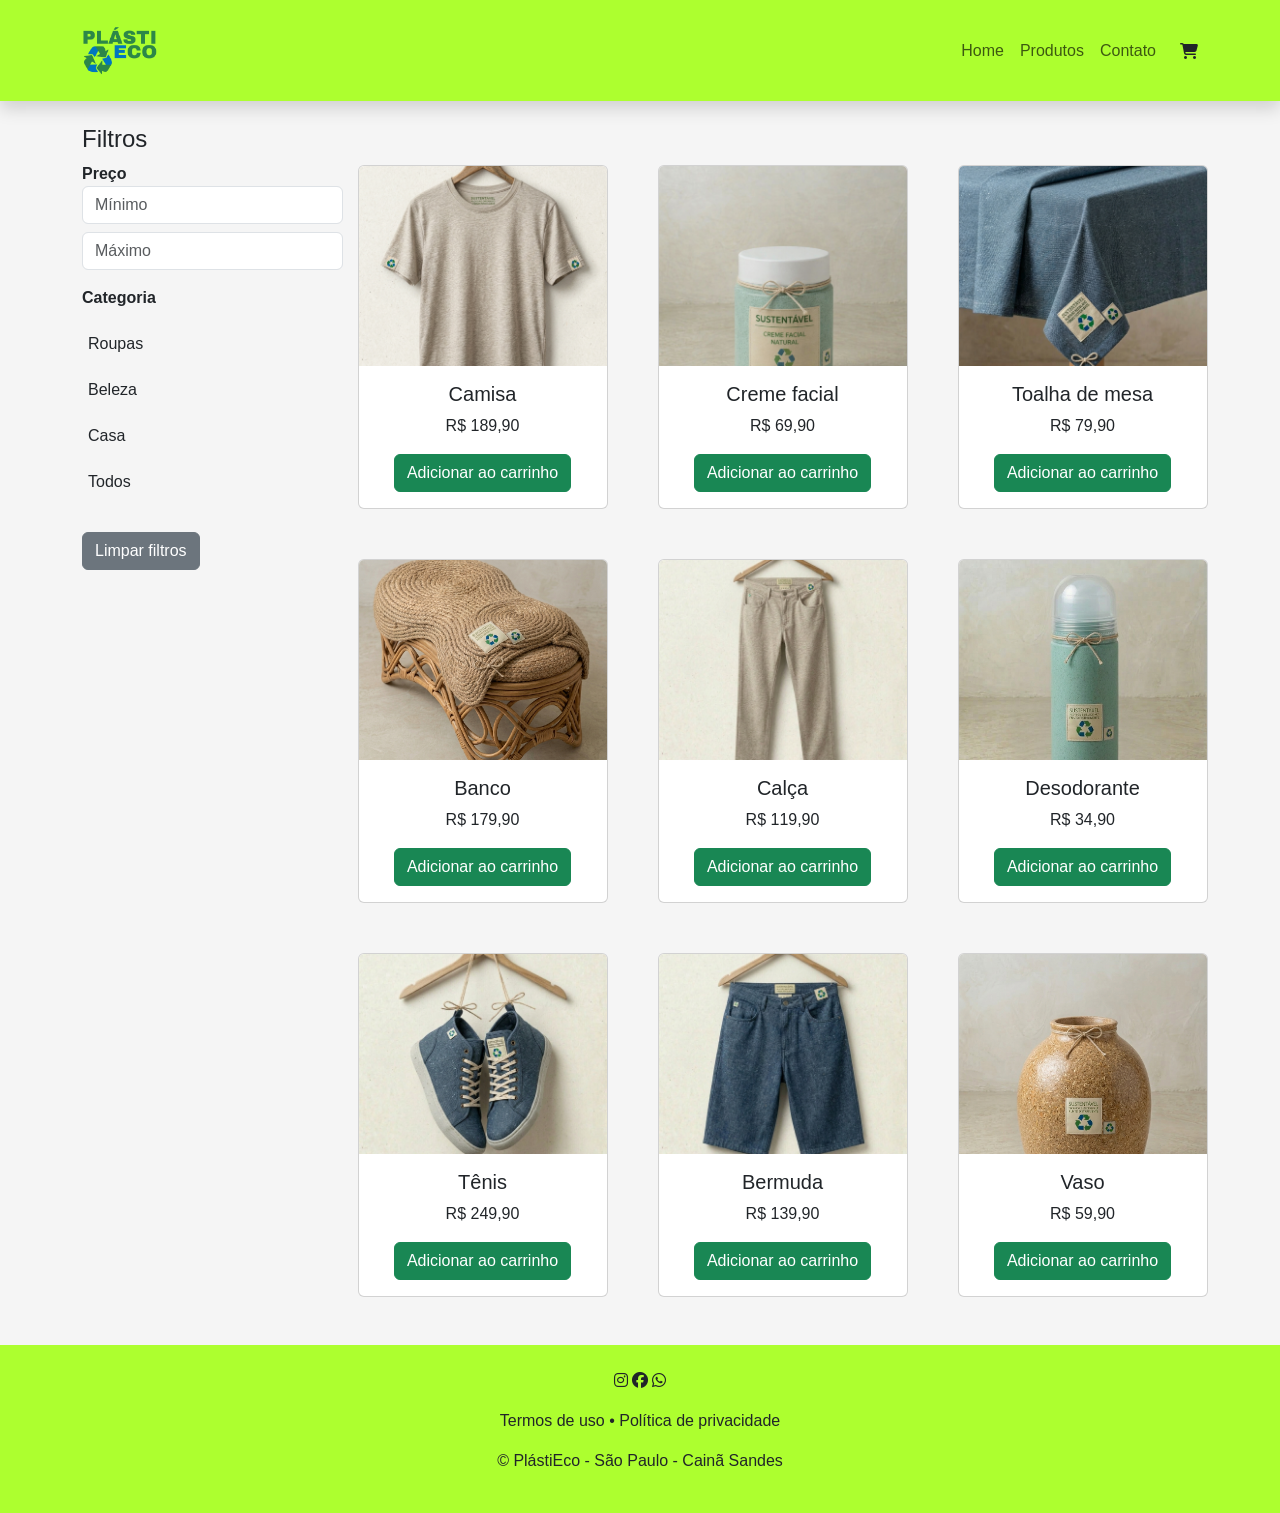
==== src/pages/categorias.html @ b07acc67 "Add files via upload" ====
<!DOCTYPE html>
<html lang="pt-br">
<head>
    <meta charset="UTF-8">
    <title>CP4 - FED</title>
    <link rel="stylesheet" href="https://cdn.jsdelivr.net/npm/bootstrap@5.3.2/dist/css/bootstrap.min.css">
    <link rel="stylesheet" href="https://cdnjs.cloudflare.com/ajax/libs/font-awesome/6.5.0/css/all.min.css">
    <link rel="stylesheet" href="../css/style.css">
    <link rel="icon" href="../assets/img/plastieco.png" type="image/png">
</head>
<body>
    <header>
        <nav class="navbar navbar-expand-lg navbar-light bg-light shadow">
            <div class="container">
                <a class="navbar-brand" href="../../index.html"><img src="../assets/img/plastieco.png" alt="Logo PlástiEco" width="75px" height="75px"></a>

                <button class="navbar-toggler" data-bs-toggle="collapse" data-bs-target="#menu">
                    <span class="navbar-toggler-icon"></span>
                </button>

                <div class="collapse navbar-collapse" id="menu">
                    <ul class="navbar-nav ms-auto">
                        <li class="nav-item">
                            <a class="nav-link" href="../../index.html">Home</a>
                        </li>
                        <li class="nav-item">
                            <a class="nav-link" href="categorias.html?categoria=todos">Produtos</a>
                        </li>
                        <li class="nav-item">
                            <a class="nav-link" href="contato.html">Contato</a>
                        </li>
                    </ul>

                    <i class="fa-solid fa-cart-shopping ms-3"></i>
                </div>
            </div>
        </nav>
    </header>

    <div class="container mt-4">
        <div class="row">
            <aside class="col-md-3">

            <h4>Filtros</h4>

            <p><label><strong>Preço</strong></label>
            <input type="number" id="precoMin" placeholder="Mínimo" class="form-control mb-2">
            <input type="number" id="precoMax" placeholder="Máximo" class="form-control"></p>

            <p><label><strong>Categoria</strong></label>

            <ul id="filtroCategoria">
                <li data-categoria="roupas">Roupas</li>
                <li data-categoria="beleza">Beleza</li>
                <li data-categoria="casa">Casa</li>
                <li data-categoria="todos">Todos</li>
            </ul></p>

            <button id="limparFiltros" class="btn btn-secondary mt-3">Limpar filtros</button>

            </aside>

            <main class="col-md-9">
                <section class="produtos">
                    <div class="card prod1" data-categoria="roupas" data-preco="189.90">
                        <img src="../assets/img/camisa.png" class="card-img-top">
                        <div class="card-body">
                            <h5 class="card-title">Camisa</h5>
                            <p>R$ 189,90</p>
                            <a href="camisa.html" class="btn btn-success">Adicionar ao carrinho</a>
                        </div>
                    </div>


                    <div class="card prod2" data-categoria="beleza" data-preco="69.90">
                        <img src="../assets/img/creme.png" class="card-img-top">
                        <div class="card-body">
                            <h5 class="card-title">Creme facial</h5>
                            <p>R$ 69,90</p>
                            <a href="creme.html" class="btn btn-success">Adicionar ao carrinho</a>
                        </div>
                    </div>


                    <div class="card prod3" data-categoria="casa" data-preco="79.90">
                        <img src="../assets/img/toalha.png" class="card-img-top">
                        <div class="card-body">
                            <h5 class="card-title">Toalha de mesa</h5>
                            <p>R$ 79,90</p>
                            <a href="toalha.html" class="btn btn-success">Adicionar ao carrinho</a>
                        </div>
                    </div>

                    <div class="card prod4" data-categoria="casa" data-preco="179.90">
                        <img src="../assets/img/banco.png" class="card-img-top">
                        <div class="card-body">
                            <h5 class="card-title">Banco</h5>
                            <p>R$ 179,90</p>
                            <a href="banco.html" class="btn btn-success">Adicionar ao carrinho</a>
                        </div>
                    </div>


                    <div class="card prod5" data-categoria="roupas" data-preco="119.90">
                        <img src="../assets/img/calca.png" class="card-img-top">
                        <div class="card-body">
                            <h5 class="card-title">Calça</h5>
                            <p>R$ 119,90</p>
                            <a href="calca.html" class="btn btn-success">Adicionar ao carrinho</a>
                        </div>
                    </div>


                    <div class="card prod6" data-categoria="beleza" data-preco="34.90">
                        <img src="../assets/img/desoda.png" class="card-img-top">
                        <div class="card-body">
                            <h5 class="card-title">Desodorante</h5>
                            <p>R$ 34,90</p>
                            <a href="desoda.html" class="btn btn-success">Adicionar ao carrinho</a>
                        </div>
                    </div>

                    <div class="card prod7" data-categoria="roupas" data-preco="249.90">
                        <img src="../assets/img/tenis.png" class="card-img-top">
                        <div class="card-body">
                            <h5 class="card-title">Tênis</h5>
                            <p>R$ 249,90</p>
                            <a href="tenis.html" class="btn btn-success">Adicionar ao carrinho</a>
                        </div>
                    </div>


                    <div class="card prod8" data-categoria="roupas" data-preco="139.90">
                        <img src="../assets/img/bermuda.png" class="card-img-top">
                        <div class="card-body">
                            <h5 class="card-title">Bermuda</h5>
                            <p>R$ 139,90</p>
                            <a href="berma.html" class="btn btn-success">Adicionar ao carrinho</a>
                        </div>
                    </div>


                    <div class="card prod9" data-categoria="casa" data-preco="59.90">
                        <img src="../assets/img/vaso.png" class="card-img-top">
                        <div class="card-body">
                            <h5 class="card-title">Vaso</h5>
                            <p>R$ 59,90</p>
                            <a href="vaso.html" class="btn btn-success">Adicionar ao carrinho</a>
                        </div>
                    </div>
                </section>
            </main>
        </div>
    </div>

<footer class="bg-dark text-dark text-center p-4 mt-5 footer-cor">
        <p><a href="https://instagram.com" target="_blank"><i class="fa-brands fa-instagram"></i></a>
        <a href="https://facebook.com" target="_blank"><i class="fa-brands fa-facebook"></i></a>
        <a href="https://whatsapp.com" target="_blank"><i class="fa-brands fa-whatsapp"></i></a></p>
        <p><a href="termos.html">Termos de uso • Política de privacidade</a></p>
        <p>© PlástiEco - São Paulo - Cainã Sandes</p>
    </footer>
</body>
    <script src="https://cdn.jsdelivr.net/npm/bootstrap@5.3.2/dist/js/bootstrap.bundle.min.js"></script>
</html>
---- src/css/style.css ----
body {
    font-family: 'Poppins', sans-serif;
    background: #f5f5f5;
}

.card {
    transition: 0.3s;
}

.card:hover {
    transform: scale(1.05);
}

footer {
    margin-top: 50px;
}

.footer-cor {
    background-color: greenyellow !important;
}

ul {
    list-style: none;
    padding: 0;
}

ul li {
    margin: 10px 0;
    cursor: pointer;
}

.navbar {
    background-color: greenyellow !important;
}

.prod1 {
    grid-area: prod1;
    text-align: center;
}

.prod2 {
    grid-area: prod2;
    text-align: center;
}

.prod3 {
    grid-area: prod3;
    text-align: center;
}

.prod4 {
    grid-area: prod4;
    text-align: center;
}

.prod5 {
    grid-area: prod5;
    text-align: center;
}

.prod6 {
    grid-area: prod6;
    text-align: center;
}

.prod7 {
    grid-area: prod7;
    text-align: center;
}

.prod8 {
    grid-area: prod8;
    text-align: center;
}

.prod9 {
    grid-area: prod9;
    text-align: center;
}

.prod1 img, .prod2 img, .prod3 img, .prod4 img, .prod5 img, .prod6 img, .prod7 img, .prod8 img, .prod9 img {
    height: 200px;
    object-fit: cover;
}

.produtos {
    display:grid;
    grid-template-columns: repeat(3, 250px);
    grid-template-rows: repeat(3, auto);
    grid-template-areas:
    "prod1 prod2 prod3"
    "prod4 prod5 prod6"
    "prod7 prod8 prod9";
    gap:50px;
    justify-content:center;
    margin-top:40px;
}

.card1 {
    grid-area: card1;
    text-align: center;
}

.card2 {
    grid-area: card2;
    text-align: center;
}

.card3 {
    grid-area: card3;
    text-align: center;
}

.categoria {
    display:grid;
    grid-template-columns: repeat(3, 250px);
    grid-template-rows: repeat(2, auto);
    grid-template-areas:
    "card1 card2 card3"
    "card1 card2 card3";
    gap:50px;
    justify-content:center;
    margin-top:40px;
}

#banner{
    max-width: 1000px;
    margin: auto;
    padding: 20px;
}

.carousel-item img{
    height: 400px;
    object-fit: contain;
}

.carousel-item{
    background:#222;
}

a {
  text-decoration: none;
  color: inherit;
}

#filtroCategoria li.ativo{
    font-weight: bold;
    color: green;
    background:#e0ffe0;
}

#filtroCategoria li{
    padding:6px;
    border-radius:6px;
}

#filtroCategoria li:hover{
    background:#e9e9e9;
}

.main-container {
    max-width: 900px;
    margin: auto;
    padding: 40px;
    line-height: 1.6;
}

.main-container h1 {
    margin-bottom: 10px;
}

.main-container h2 {
    margin-top: 30px;
}

@media (max-width: 1200px){
    .produtos{
        grid-template-columns: repeat(2, 250px);
        grid-template-areas:
        "prod1 prod2"
        "prod3 prod4"
        "prod5 prod6"
        "prod7 prod8"
        "prod9 prod9";
    }
}

@media (max-width: 576px){
    .produtos{
        grid-template-columns: 1fr;
        grid-template-areas:
        "prod1"
        "prod2"
        "prod3"
        "prod4"
        "prod5"
        "prod6"
        "prod7"
        "prod8"
        "prod9";
    }
}
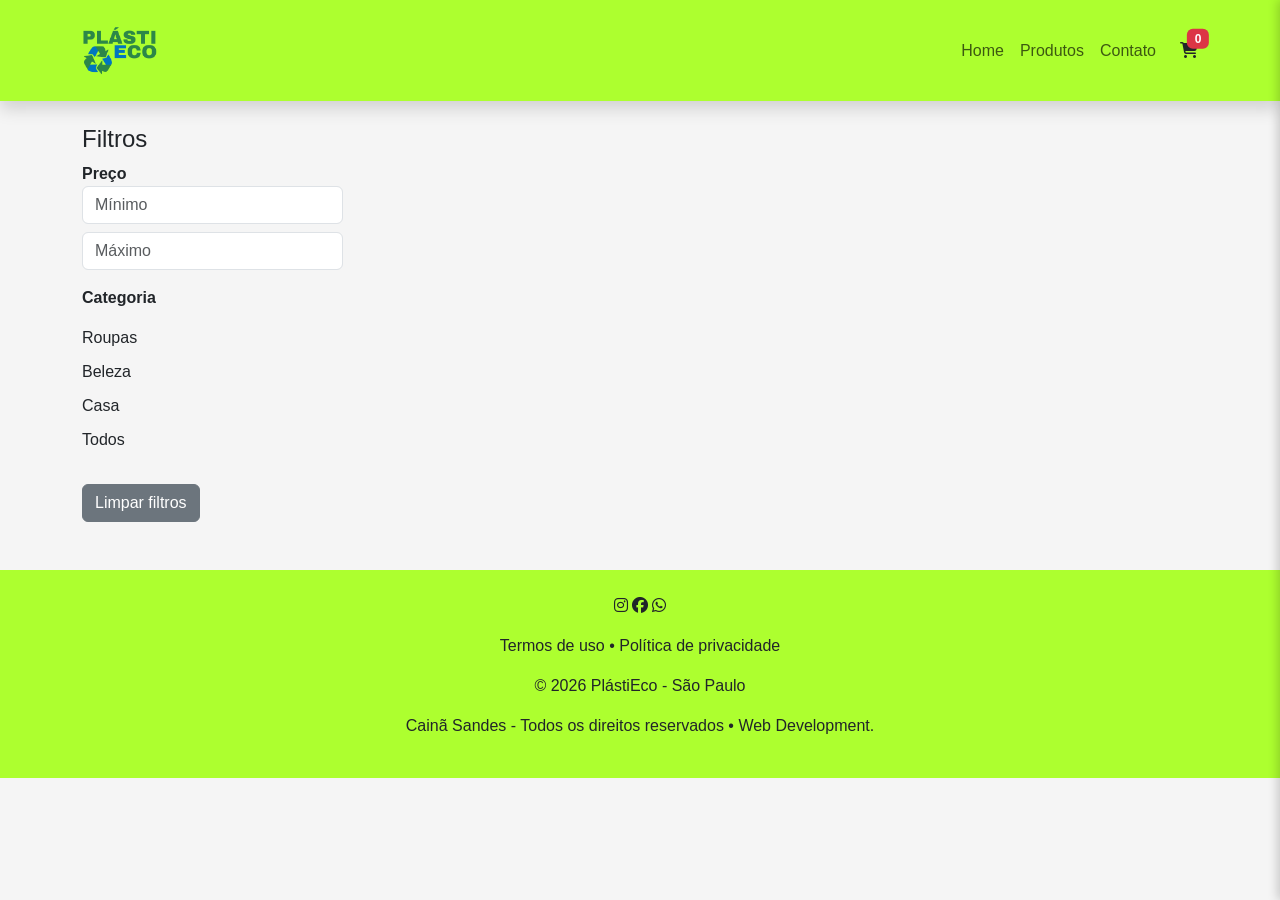
==== commit d5a9c0d6: "amém, falta só o readme" ====
--- a/src/pages/categorias.html
+++ b/src/pages/categorias.html
@@ -2,7 +2,7 @@
 <html lang="pt-br">
 <head>
     <meta charset="UTF-8">
-    <title>CP4 - FED</title>
+    <title>CP4 - WEBDEV</title>
     <link rel="stylesheet" href="https://cdn.jsdelivr.net/npm/bootstrap@5.3.2/dist/css/bootstrap.min.css">
     <link rel="stylesheet" href="https://cdnjs.cloudflare.com/ajax/libs/font-awesome/6.5.0/css/all.min.css">
     <link rel="stylesheet" href="../css/style.css">
@@ -30,9 +30,13 @@
                             <a class="nav-link" href="contato.html">Contato</a>
                         </li>
                     </ul>
-
-                    <i class="fa-solid fa-cart-shopping ms-3"></i>
                 </div>
+                <div class="position-relative ms-3">
+  <i class="fa-solid fa-cart-shopping"></i>
+  <span id="contador-carrinho" class="badge bg-danger position-absolute top-0 start-100 translate-middle">
+    0
+  </span>
+</div>
             </div>
         </nav>
     </header>
@@ -56,110 +60,62 @@
                 <li data-categoria="todos">Todos</li>
             </ul></p>
 
-            <button id="limparFiltros" class="btn btn-secondary mt-3">Limpar filtros</button>
+            <button id="limparFiltros" class="btn btn-secondary mt-3" onclick="limpa()">Limpar filtros</button>
 
             </aside>
 
             <main class="col-md-9">
-                <section class="produtos">
-                    <div class="card prod1" data-categoria="roupas" data-preco="189.90">
-                        <img src="../assets/img/camisa.png" class="card-img-top">
-                        <div class="card-body">
-                            <h5 class="card-title">Camisa</h5>
-                            <p>R$ 189,90</p>
-                            <a href="camisa.html" class="btn btn-success">Adicionar ao carrinho</a>
-                        </div>
-                    </div>
-
-
-                    <div class="card prod2" data-categoria="beleza" data-preco="69.90">
-                        <img src="../assets/img/creme.png" class="card-img-top">
-                        <div class="card-body">
-                            <h5 class="card-title">Creme facial</h5>
-                            <p>R$ 69,90</p>
-                            <a href="creme.html" class="btn btn-success">Adicionar ao carrinho</a>
-                        </div>
-                    </div>
-
-
-                    <div class="card prod3" data-categoria="casa" data-preco="79.90">
-                        <img src="../assets/img/toalha.png" class="card-img-top">
-                        <div class="card-body">
-                            <h5 class="card-title">Toalha de mesa</h5>
-                            <p>R$ 79,90</p>
-                            <a href="toalha.html" class="btn btn-success">Adicionar ao carrinho</a>
-                        </div>
-                    </div>
-
-                    <div class="card prod4" data-categoria="casa" data-preco="179.90">
-                        <img src="../assets/img/banco.png" class="card-img-top">
-                        <div class="card-body">
-                            <h5 class="card-title">Banco</h5>
-                            <p>R$ 179,90</p>
-                            <a href="banco.html" class="btn btn-success">Adicionar ao carrinho</a>
-                        </div>
-                    </div>
-
-
-                    <div class="card prod5" data-categoria="roupas" data-preco="119.90">
-                        <img src="../assets/img/calca.png" class="card-img-top">
-                        <div class="card-body">
-                            <h5 class="card-title">Calça</h5>
-                            <p>R$ 119,90</p>
-                            <a href="calca.html" class="btn btn-success">Adicionar ao carrinho</a>
-                        </div>
-                    </div>
-
-
-                    <div class="card prod6" data-categoria="beleza" data-preco="34.90">
-                        <img src="../assets/img/desoda.png" class="card-img-top">
-                        <div class="card-body">
-                            <h5 class="card-title">Desodorante</h5>
-                            <p>R$ 34,90</p>
-                            <a href="desoda.html" class="btn btn-success">Adicionar ao carrinho</a>
-                        </div>
-                    </div>
-
-                    <div class="card prod7" data-categoria="roupas" data-preco="249.90">
-                        <img src="../assets/img/tenis.png" class="card-img-top">
-                        <div class="card-body">
-                            <h5 class="card-title">Tênis</h5>
-                            <p>R$ 249,90</p>
-                            <a href="tenis.html" class="btn btn-success">Adicionar ao carrinho</a>
-                        </div>
-                    </div>
-
-
-                    <div class="card prod8" data-categoria="roupas" data-preco="139.90">
-                        <img src="../assets/img/bermuda.png" class="card-img-top">
-                        <div class="card-body">
-                            <h5 class="card-title">Bermuda</h5>
-                            <p>R$ 139,90</p>
-                            <a href="berma.html" class="btn btn-success">Adicionar ao carrinho</a>
-                        </div>
-                    </div>
-
-
-                    <div class="card prod9" data-categoria="casa" data-preco="59.90">
-                        <img src="../assets/img/vaso.png" class="card-img-top">
-                        <div class="card-body">
-                            <h5 class="card-title">Vaso</h5>
-                            <p>R$ 59,90</p>
-                            <a href="vaso.html" class="btn btn-success">Adicionar ao carrinho</a>
-                        </div>
-                    </div>
-                </section>
+                <section id="produtos-container" class="produtos"></section>
             </main>
         </div>
     </div>
+    
 
-<footer class="bg-dark text-dark text-center p-4 mt-5 footer-cor">
+    <footer class="bg-dark text-dark text-center p-4 mt-5 footer-cor">
         <p><a href="https://instagram.com" target="_blank"><i class="fa-brands fa-instagram"></i></a>
         <a href="https://facebook.com" target="_blank"><i class="fa-brands fa-facebook"></i></a>
         <a href="https://whatsapp.com" target="_blank"><i class="fa-brands fa-whatsapp"></i></a></p>
         <p><a href="termos.html">Termos de uso • Política de privacidade</a></p>
-        <p>© PlástiEco - São Paulo - Cainã Sandes</p>
+        <p>© 2026 PlástiEco - São Paulo</p>
+        <p>Cainã Sandes - Todos os direitos reservados • Web Development.</p>
     </footer>
+
+    <div class="modal fade" id="modalProduto">
+        <div class="modal-dialog modal-dialog-centered">
+            <div class="modal-content">
+                <div class="modal-header">
+                    <h5 class="modal-title" id="modalTitulo"></h5>
+                    <button class="btn-close" data-bs-dismiss="modal"></button>
+                </div>
+
+                <div class="modal-body text-center">
+                    <img id="modalImagem" class="img-fluid mb-3">
+                    <p id="modalDescricao"></p>
+                    <p><h3>R$ <span id="modalPreco"></span></h3></p>
+                </div>
+
+                <div class="modal-footer">
+                    <button class="btn btn-success btn-carrinho" id="btnModalCarrinho">Adicionar ao carrinho</button>
+                </div>
+            </div>
+        </div>
+    </div>
+
+    <aside id="carrinho" class="carrinho">
+        <div class="carrinho-header">
+            <h4>Carrinho</h4>
+            <span id="fecharCarrinho">&times;</span>
+        </div>
+
+        <div id="carrinho-itens"></div>
+
+        <div class="carrinho-footer">
+            <p id="carrinho-total">Total: R$ 0,00</p>
+            <button class="btn btn-success w-100" onclick="alert('Compra realizada com sucesso!')">Finalizar compra</button>
+        </div>
+    </aside>
+
+    <script src="https://cdn.jsdelivr.net/npm/bootstrap@5.3.2/dist/js/bootstrap.bundle.min.js"></script>
+    <script src="../js/script.js"></script>
 </body>
-    <script src="https://cdn.jsdelivr.net/npm/bootstrap@5.3.2/dist/js/bootstrap.bundle.min.js"></script>
 </html>
--- a/src/css/style.css
+++ b/src/css/style.css
@@ -33,67 +33,18 @@
     background-color: greenyellow !important;
 }
 
-.prod1 {
-    grid-area: prod1;
-    text-align: center;
-}
-
-.prod2 {
-    grid-area: prod2;
-    text-align: center;
-}
-
-.prod3 {
-    grid-area: prod3;
-    text-align: center;
-}
-
-.prod4 {
-    grid-area: prod4;
-    text-align: center;
-}
-
-.prod5 {
-    grid-area: prod5;
-    text-align: center;
-}
-
-.prod6 {
-    grid-area: prod6;
-    text-align: center;
-}
-
-.prod7 {
-    grid-area: prod7;
-    text-align: center;
-}
-
-.prod8 {
-    grid-area: prod8;
-    text-align: center;
-}
-
-.prod9 {
-    grid-area: prod9;
-    text-align: center;
-}
-
-.prod1 img, .prod2 img, .prod3 img, .prod4 img, .prod5 img, .prod6 img, .prod7 img, .prod8 img, .prod9 img {
+.produtos {
+    display: grid;
+    grid-template-columns: repeat(3, 250px);
+    gap: 50px;
+    justify-content: center;
+    text-align: center;
+    margin-top: 40px;
+}
+
+.produtos .card img {
     height: 200px;
     object-fit: cover;
-}
-
-.produtos {
-    display:grid;
-    grid-template-columns: repeat(3, 250px);
-    grid-template-rows: repeat(3, auto);
-    grid-template-areas:
-    "prod1 prod2 prod3"
-    "prod4 prod5 prod6"
-    "prod7 prod8 prod9";
-    gap:50px;
-    justify-content:center;
-    margin-top:40px;
 }
 
 .card1 {
@@ -124,38 +75,27 @@
 }
 
 #banner{
-    max-width: 1000px;
-    margin: auto;
-    padding: 20px;
+    max-width: 100%;
 }
 
 .carousel-item img{
     height: 400px;
     object-fit: contain;
+    width: 100%;
+    max-height: 400px;
 }
 
 .carousel-item{
-    background:#222;
+    background: #0076c0;
+}
+
+main .text-center {
+    margin-top: 25px
 }
 
 a {
   text-decoration: none;
   color: inherit;
-}
-
-#filtroCategoria li.ativo{
-    font-weight: bold;
-    color: green;
-    background:#e0ffe0;
-}
-
-#filtroCategoria li{
-    padding:6px;
-    border-radius:6px;
-}
-
-#filtroCategoria li:hover{
-    background:#e9e9e9;
 }
 
 .main-container {
@@ -173,30 +113,98 @@
     margin-top: 30px;
 }
 
+.btn-detalhes {
+    margin-bottom: 5px;
+}
+
+.modal {
+  justify-content: center;
+  align-items: center;
+}
+
+.modal-dialog{
+    max-width: 500px;
+}
+
+.modal-content {
+  background: white;
+  padding: 20px;
+  border-radius: 10px;
+  max-width: 400px;
+  text-align: center;
+  position: relative;
+}
+
+.modal-body img{
+    width: 100%;
+    border-radius: 8px;
+}
+
+.modal-body{
+    max-height: 60vh;
+    overflow-y: auto;
+}
+
+#filtroCategoria li.ativo {
+  font-weight: bold;
+  color: #198754;
+  cursor: pointer;
+}
+
+.carrinho {
+  position: fixed;
+  top: 0;
+  right: -350px;
+  width: 350px;
+  height: 100%;
+  background: white;
+  box-shadow: -2px 0 10px rgba(0,0,0,0.2);
+  padding: 20px;
+  display: flex;
+  flex-direction: column;
+  justify-content: space-between;
+  transition: right 0.3s ease;
+  z-index: 1000;
+}
+
+.carrinho.ativo {
+  right: 0;
+}
+
+.carrinho-header {
+  display: flex;
+  justify-content: space-between;
+  align-items: center;
+}
+
+#fecharCarrinho {
+  cursor: pointer;
+  font-size: 24px;
+}
+
+#carrinho-itens {
+  flex: 1;
+  overflow-y: auto;
+  margin: 20px 0;
+}
+
+.item-carrinho {
+  border-bottom: 1px solid #ccc;
+  padding: 10px 0;
+}
+
+.fa-cart-shopping {
+    cursor: pointer;
+}
+
 @media (max-width: 1200px){
     .produtos{
         grid-template-columns: repeat(2, 250px);
-        grid-template-areas:
-        "prod1 prod2"
-        "prod3 prod4"
-        "prod5 prod6"
-        "prod7 prod8"
-        "prod9 prod9";
     }
 }
 
 @media (max-width: 576px){
     .produtos{
         grid-template-columns: 1fr;
-        grid-template-areas:
-        "prod1"
-        "prod2"
-        "prod3"
-        "prod4"
-        "prod5"
-        "prod6"
-        "prod7"
-        "prod8"
-        "prod9";
     }
 }
